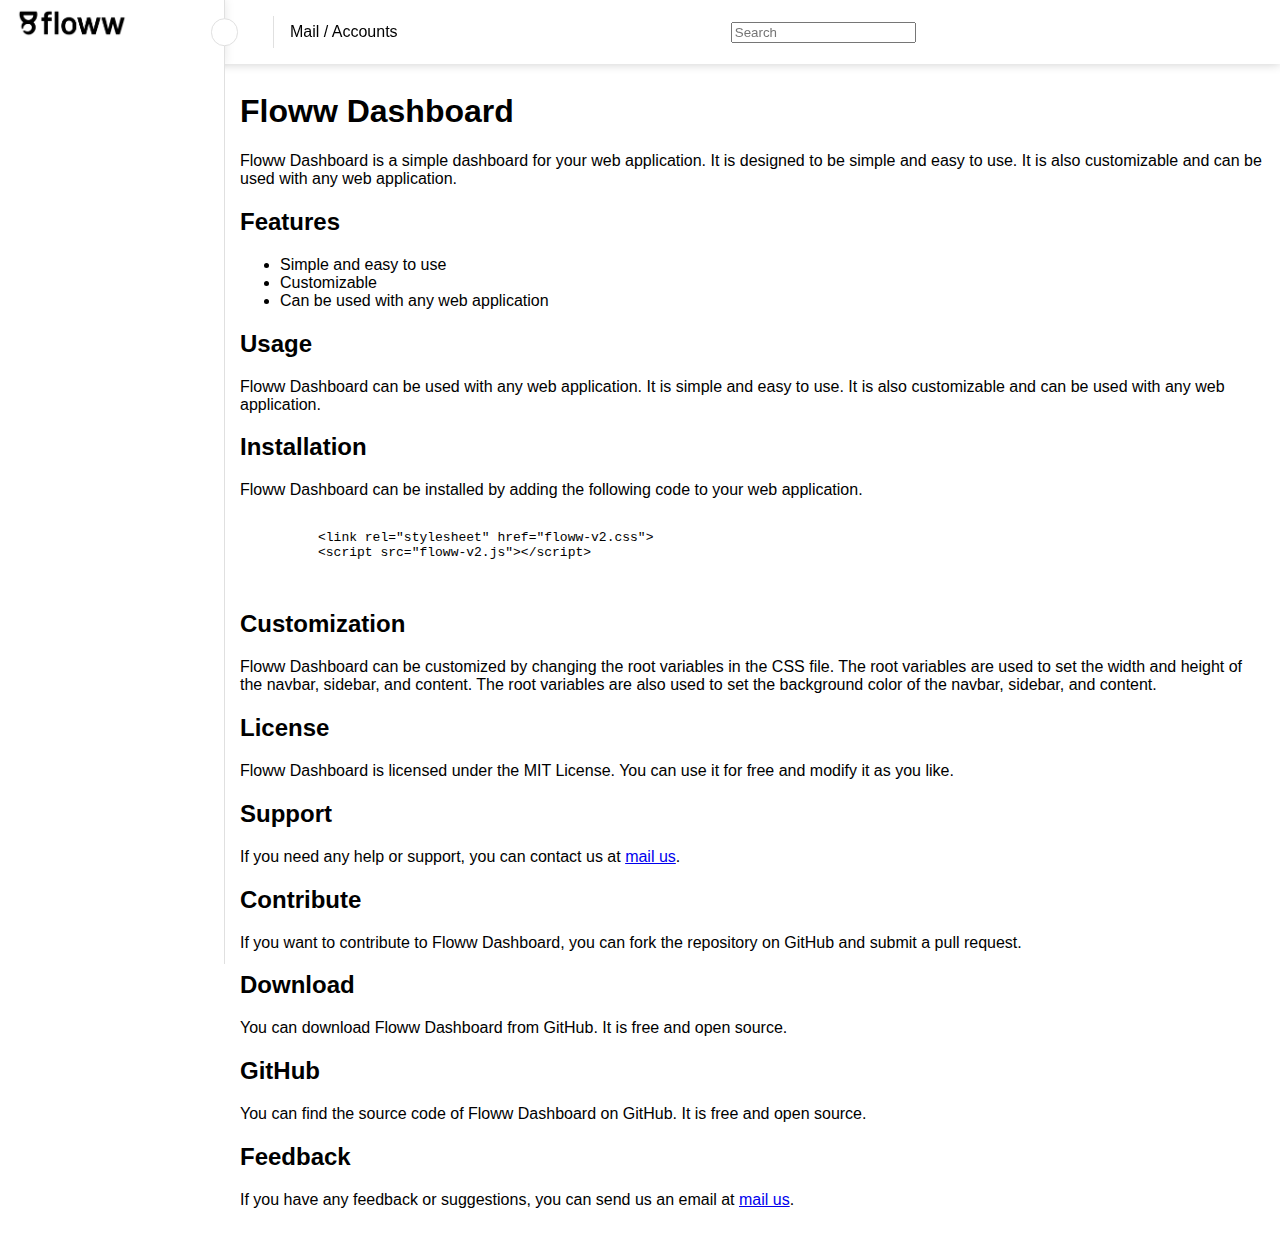
==== index.html @ 17c6351f "Delete unused image and font files" ====
<!DOCTYPE html>
<html lang="en">
  <head>
    <meta charset="UTF-8" />
    <meta name="viewport" content="width=device-width, initial-scale=1.0" />
    <title>Floww Dashboard</title>
    <link
      rel="stylesheet"
      href="https://pro.fontawesome.com/releases/v5.10.0/css/all.css"
      integrity="sha384-AYmEC3Yw5cVb3ZcuHtOA93w35dYTsvhLPVnYs9eStHfGJvOvKxVfELGroGkvsg+p"
      crossorigin="anonymous"
    />
    <style>
      :root {
        --floww-font-family: "Gill Sans", "Gill Sans MT", Calibri,
          "Trebuchet MS", sans-serif;
        --floww-v2-navbar-height: 4rem;
        --floww-v2-sidebar-width: 14rem;
        --floww-v2-navbar-bg: white;
        --floww-v2-sidebar-bg: white;
        --floww-v2-content-bg: green;
        --floww-v2-content-body-bg: white;
        --floww-v2-border-color: #e0e0e0;
      }

      body {
        margin: 0;
        padding: 0;
        font-family: var(--floww-font-family);
      }

      .floww-v2-navbar {
        position: fixed;
        top: 0;
        left: 0;
        width: 100%;
        height: var(--floww-v2-navbar-height);
        background-color: var(--floww-v2-navbar-bg);
        box-shadow: 0 0 10px 0 rgba(0, 0, 0, 0.2);
        display: flex;
        align-items: center;
      }

      .floww-v2-right-nav {
        width: calc(100% - var(--floww-v2-sidebar-width) - 4rem);
        display: flex;
        justify-content: space-between;
        align-items: center;
        margin-left: 2rem;
      }

      .floww-v2-right-nav > div:first-child {
        display: flex;
        justify-content: center;
        align-items: center;
        gap: 1rem;
      }

      .floww-v2-sidebar {
        position: fixed;
        top: var(--floww-v2-navbar-height);
        left: -var(--floww-v2-sidebar-width);
        width: var(--floww-v2-sidebar-width);
        height: 100vh;
        background-color: var(--floww-v2-sidebar-bg);
        border-right: 1px solid var(--floww-v2-border-color);
        display: flex;
        flex-direction: column;
        justify-content: flex-start;
        align-items: center;
        transition: left 0.5s ease-in-out;
      }

      .floww-v2-content {
        margin-left: var(--floww-v2-sidebar-width);
        margin-top: var(--floww-v2-navbar-height);
        background-color: var(--floww-v2-content-bg);
        transition: margin-left 0.5s ease-in-out;
      }

      .floww-v2-container {
        background-color: var(--floww-v2-content-body-bg);
        padding: 0.5rem 1rem;
      }

      .floww-v2-logo-container {
        width: var(--floww-v2-sidebar-width);
        height: var(--floww-v2-navbar-height);
        border-right: solid 1px var(--floww-v2-border-color);
        box-shadow: 0 0 10px 0 rgba(0, 0, 0, 0.1);
        position: relative;
      }

      .floww-v2-logo-container img {
        width: 50%;
        padding: 0.5rem 1rem;
      }

      .floww-v2-toggle-icon {
        width: 1rem;
        height: 1rem;
        position: absolute;
        top: 50%;
        right: -0.9rem;
        transform: translateY(-50%);
        padding: 0.3rem;
        cursor: pointer;
        border: solid 1px var(--floww-v2-border-color);
        border-radius: 50%;
        background-color: var(--floww-v2-navbar-bg);
        display: flex;
        justify-content: center;
        align-items: center;
      }

      .floww-v2-toggle-icon-in {
        animation: rotateIn 0.5s ease-in-out;
      }

      .floww-v2-toggle-icon-out {
        animation: rotateOut 0.5s ease-in-out;
      }

      .floww-v2-vertical-line {
        width: 1px;
        height: 2rem;
        background-color: var(--floww-v2-border-color);
      }

      @keyframes rotateIn {
        from {
          transform: rotate(0deg);
        }
        to {
          transform: rotate(180deg);
        }
      }

      @keyframes rotateOut {
        from {
          transform: rotate(180deg);
        }
        to {
          transform: rotate(0deg);
        }
      }
    </style>
  </head>
  <body>
    <div class="floww-v2-navbar">
      <div class="floww-v2-logo-container">
        <img src="./assets/logo2.png" alt="" />
        <div class="floww-v2-toggle-icon">
          <i class="fas fa-angle-double-right"></i>
        </div>
      </div>
      <div class="floww-v2-right-nav">
        <!-- Right nav content goes here -->
        <div>
          <div>
            <i class="fas fa-chevron-left"></i>
            <i class="fas fa-chevron-right"></i>
          </div>
          <div class="floww-v2-vertical-line"></div>
          <div>
            <p>Mail / Accounts</p>
          </div>
        </div>
        <div>
          <input type="text" placeholder="Search" />
        </div>
        <div>
          <i class="fas fa-bell"></i>
          <i class="fas fa-user"></i>
        </div>
      </div>
    </div>

    <div class="floww-v2-sidebar">
      <!-- Sidebar content goes here -->
    </div>

    <div class="floww-v2-content">
      <div class="floww-v2-container">
        <h1>Floww Dashboard</h1>
        <p>
          Floww Dashboard is a simple dashboard for your web application. It is
          designed to be simple and easy to use. It is also customizable and can
          be used with any web application.
        </p>

        <h2>Features</h2>
        <ul>
          <li>Simple and easy to use</li>
          <li>Customizable</li>
          <li>Can be used with any web application</li>
        </ul>

        <h2>Usage</h2>
        <p>
          Floww Dashboard can be used with any web application. It is simple and
          easy to use. It is also customizable and can be used with any web
          application.
        </p>

        <h2>Installation</h2>
        <p>
          Floww Dashboard can be installed by adding the following code to your
          web application.
        </p>
        <pre>
        <code>
          &lt;link rel="stylesheet" href="floww-v2.css"&gt;
          &lt;script src="floww-v2.js"&gt;&lt;/script&gt;
        </code>
      </pre>

        <h2>Customization</h2>
        <p>
          Floww Dashboard can be customized by changing the root variables in
          the CSS file. The root variables are used to set the width and height
          of the navbar, sidebar, and content. The root variables are also used
          to set the background color of the navbar, sidebar, and content.
        </p>

        <h2>License</h2>
        <p>
          Floww Dashboard is licensed under the MIT License. You can use it for
          free and modify it as you like.
        </p>

        <h2>Support</h2>
        <p>
          If you need any help or support, you can contact us at
          <a href="mailto:">mail us</a>.
        </p>

        <h2>Contribute</h2>
        <p>
          If you want to contribute to Floww Dashboard, you can fork the
          repository on GitHub and submit a pull request.
        </p>

        <h2>Download</h2>
        <p>
          You can download Floww Dashboard from GitHub. It is free and open
          source.
        </p>

        <h2>GitHub</h2>
        <p>
          You can find the source code of Floww Dashboard on GitHub. It is free
          and open source.
        </p>

        <h2>Feedback</h2>
        <p>
          If you have any feedback or suggestions, you can send us an email at
          <a href="mailto:">mail us</a>.
        </p>
      </div>
    </div>
    <script>
      document.addEventListener("DOMContentLoaded", function () {
        const toggleIcon = document.querySelector(".floww-v2-toggle-icon");
        const sidebar = document.querySelector(".floww-v2-sidebar");
        const content = document.querySelector(".floww-v2-content");
        let status = "opened"; // Use let instead of const for variable that will be updated

        toggleIcon.addEventListener("click", function () {
          if (status === "opened") {
            sidebar.style.left = `-${sidebar.offsetWidth}px`;
            content.style.marginLeft = "0";
            status = "closed";
          } else if (status === "closed") {
            sidebar.style.left = "0";
            content.style.marginLeft = `${sidebar.offsetWidth}px`;
            status = "opened";
          }
        });
      });
    </script>
  </body>
</html>
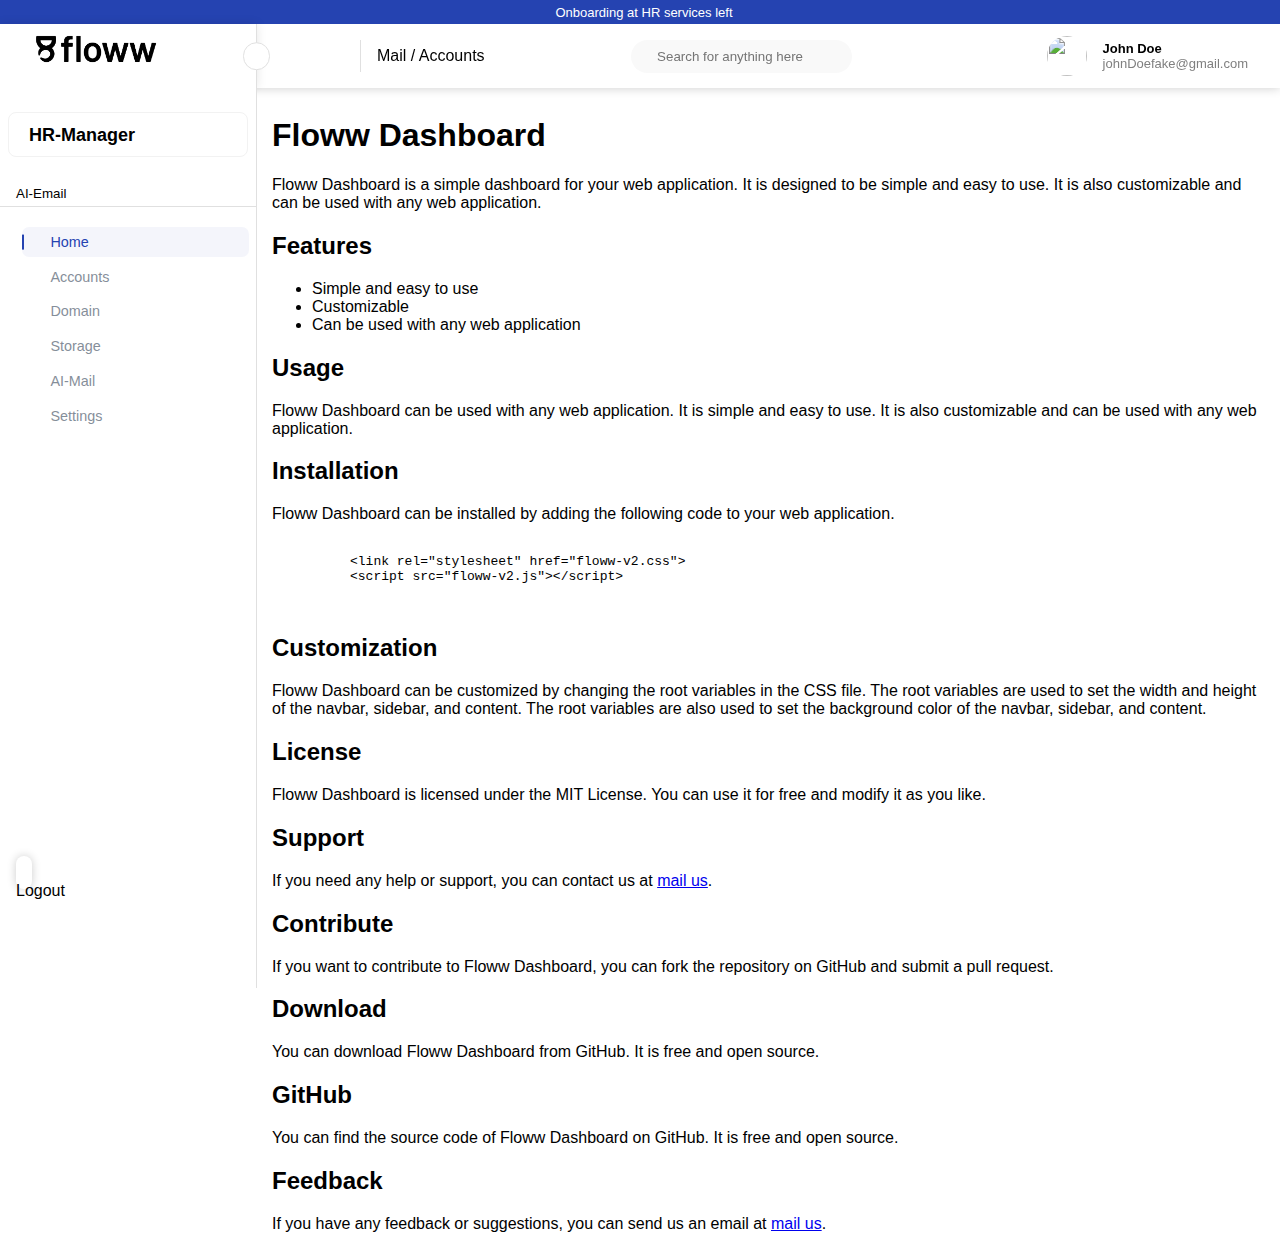
==== commit e906b2a4: "Add animation to rotate profile icon" ====
--- a/index.html
+++ b/index.html
@@ -4,43 +4,81 @@
     <meta charset="UTF-8" />
     <meta name="viewport" content="width=device-width, initial-scale=1.0" />
     <title>Floww Dashboard</title>
-    <link
-      rel="stylesheet"
-      href="https://pro.fontawesome.com/releases/v5.10.0/css/all.css"
-      integrity="sha384-AYmEC3Yw5cVb3ZcuHtOA93w35dYTsvhLPVnYs9eStHfGJvOvKxVfELGroGkvsg+p"
-      crossorigin="anonymous"
-    />
+    <link rel="stylesheet" href="https://pro.fontawesome.com/releases/v5.10.0/css/all.css" integrity="sha384-AYmEC3Yw5cVb3ZcuHtOA93w35dYTsvhLPVnYs9eStHfGJvOvKxVfELGroGkvsg+p" crossorigin="anonymous" />
     <style>
       :root {
-        --floww-font-family: "Gill Sans", "Gill Sans MT", Calibri,
-          "Trebuchet MS", sans-serif;
+        --floww-font-family: poppins, sans-serif;
         --floww-v2-navbar-height: 4rem;
-        --floww-v2-sidebar-width: 14rem;
+        --floww-v2-marquee-height: 1.5rem;
+        --floww-v2-sidebar-width: 16rem;
         --floww-v2-navbar-bg: white;
         --floww-v2-sidebar-bg: white;
         --floww-v2-content-bg: green;
         --floww-v2-content-body-bg: white;
         --floww-v2-border-color: #e0e0e0;
       }
-
       body {
         margin: 0;
         padding: 0;
         font-family: var(--floww-font-family);
       }
-
+      /* modify scrollbar for all browswer */
+      ::-webkit-scrollbar {
+        width: 7px;
+        border-radius: 10px;
+      }
+      ::-webkit-scrollbar-track {
+        background: #f1f1f1;
+      }
+      ::-webkit-scrollbar-thumb {
+        border-radius: 10px;
+        background: #888;
+      }
+      ::-webkit-scrollbar-thumb:hover {
+        background: #555;
+      }
       .floww-v2-navbar {
         position: fixed;
         top: 0;
         left: 0;
         width: 100%;
-        height: var(--floww-v2-navbar-height);
+      }
+      .floww-v2-navbar-marque {
+        width: 100%;
+        height: var(--floww-v2-marquee-height);
+        display: flex;
+        justify-content: center;
+        align-items: center;
+        gap: 0.5rem;
+        background-color: #f9f9f9;
+        background-color: #2543b1;
+        overflow: hidden;
+      }
+      .floww-v2-navbar-marque i {
+        color: #ff8506;
+        font-size: 0.8rem;
+      }
+      .floww-v2-navbar-marque p {
+        margin: 0;
+        padding: 0;
+        font-size: small;
+        height: 1.5rem;
+        color: white;
+        display: flex;
+        justify-content: center;
+        align-items: center;
+      }
+      .floww-v2-navbar-body {
         background-color: var(--floww-v2-navbar-bg);
         box-shadow: 0 0 10px 0 rgba(0, 0, 0, 0.2);
-        display: flex;
-        align-items: center;
-      }
-
+      }
+      .floww-v2-navbar-body-content {
+        height: var(--floww-v2-navbar-height);
+        width: 100%;
+        display: flex;
+        justify-content: space-between;
+        align-items: center;
+      }
       .floww-v2-right-nav {
         width: calc(100% - var(--floww-v2-sidebar-width) - 4rem);
         display: flex;
@@ -48,41 +86,139 @@
         align-items: center;
         margin-left: 2rem;
       }
-
       .floww-v2-right-nav > div:first-child {
         display: flex;
         justify-content: center;
         align-items: center;
         gap: 1rem;
       }
-
+      .floww-v2-right-nav > div:nth-child(1) > div {
+        display: flex;
+        justify-content: center;
+        align-items: center;
+        gap: 1.5rem;
+      }
+      .floww-v2-right-nav > div:last-child {
+        display: flex;
+        justify-content: center;
+        align-items: center;
+        gap: 1rem;
+      }
+      .floww-v2-right-icons {
+        display: flex;
+        justify-content: center;
+        align-items: center;
+        gap: 1.5rem !important;
+        font-size: 1.5rem;
+      }
+      .floww-v2-nav-profile {
+        display: flex;
+        justify-content: center;
+        align-items: center;
+        gap: 1rem;
+        padding-right: 1rem;
+        cursor: pointer;
+      }
+      .floww-v2-nav-profile > div:first-child {
+        width: 2.5rem;
+        height: 2.5rem;
+        border-radius: 50%;
+        overflow: hidden;
+      }
+      .floww-v2-nav-profile > div:first-child img {
+        width: 100%;
+        height: 100%;
+        object-fit: cover;
+      }
+      .floww-v2-nav-profile-name p {
+        margin: 0 !important;
+        padding: 0 !important;
+        font-size: small;
+      }
+      .floww-v2-nav-profile-name p:first-child {
+        font-weight: bold;
+      }
+      .floww-v2-nav-profile-name p:last-child {
+        color: gray;
+      }
+      .floww-v2-nav-profile i {
+        font-size: 1rem !important;
+      }
+      .floww-v2-right-nav-searchbar {
+        display: flex;
+        justify-content: center;
+        align-items: center;
+        gap: 0.5rem;
+        /* border: solid 1px var(--floww-v2-border-color); */
+        border-radius: 50px;
+        padding: 0.5rem;
+        background-color: #f9f9f9;
+        padding: 0.5rem 1rem;
+      }
+      .floww-v2-right-nav-searchbar input {
+        width: 100%;
+        border: none;
+        outline: none;
+        background-color: #f9f9f9;
+      }
+      .floww-v2-right-nav-searchbar i {
+        color: gray;
+      }
       .floww-v2-sidebar {
         position: fixed;
-        top: var(--floww-v2-navbar-height);
-        left: -var(--floww-v2-sidebar-width);
+        top: calc(var(--floww-v2-navbar-height)+var(--floww-v2-marquee-height));
+        left: 0;
         width: var(--floww-v2-sidebar-width);
         height: 100vh;
         background-color: var(--floww-v2-sidebar-bg);
         border-right: 1px solid var(--floww-v2-border-color);
-        display: flex;
-        flex-direction: column;
-        justify-content: flex-start;
-        align-items: center;
         transition: left 0.5s ease-in-out;
+      }
+      .floww-v2-sidebar-body {
+        margin: 1.5rem 0.5rem 0 0.5rem;
+      }
+      .floww-v2-sidebar-dropdown {
+        padding: 0.5rem;
+        display: flex;
+        justify-content: space-between;
+        align-items: center;
+        gap: 1rem;
+        cursor: pointer;
+        border: solid 1px #2543b1;
+        border-radius: 0.5rem;
+      }
+      .floww-v2-sidebar-dropdown img {
+        width: 2.5rem;
+        height: 2rem;
+        border-radius: 0.5rem;
+        object-fit: cover;
+      }
+      .floww-v2-sidebar-dropdown > div {
+        display: flex;
+        justify-content: center;
+        align-items: center;
+        gap: 1rem;
+      }
+      .floww-v2-sidebar-dropdown i {
+        font-size: 1rem;
+      }
+      .floww-v2-sidebar-dropdown p {
+        margin: 0;
+        padding: 0;
+        font-size: large;
+        font-weight: 550;
       }
 
       .floww-v2-content {
         margin-left: var(--floww-v2-sidebar-width);
-        margin-top: var(--floww-v2-navbar-height);
+        margin-top: calc(var(--floww-v2-navbar-height) + var(--floww-v2-marquee-height));
         background-color: var(--floww-v2-content-bg);
         transition: margin-left 0.5s ease-in-out;
       }
-
       .floww-v2-container {
         background-color: var(--floww-v2-content-body-bg);
         padding: 0.5rem 1rem;
       }
-
       .floww-v2-logo-container {
         width: var(--floww-v2-sidebar-width);
         height: var(--floww-v2-navbar-height);
@@ -90,10 +226,9 @@
         box-shadow: 0 0 10px 0 rgba(0, 0, 0, 0.1);
         position: relative;
       }
-
       .floww-v2-logo-container img {
         width: 50%;
-        padding: 0.5rem 1rem;
+        padding: 0.5rem 0 0 2rem;
       }
 
       .floww-v2-toggle-icon {
@@ -112,82 +247,336 @@
         justify-content: center;
         align-items: center;
       }
-
-      .floww-v2-toggle-icon-in {
-        animation: rotateIn 0.5s ease-in-out;
-      }
-
-      .floww-v2-toggle-icon-out {
-        animation: rotateOut 0.5s ease-in-out;
-      }
-
       .floww-v2-vertical-line {
         width: 1px;
         height: 2rem;
         background-color: var(--floww-v2-border-color);
       }
-
-      @keyframes rotateIn {
-        from {
-          transform: rotate(0deg);
-        }
-        to {
-          transform: rotate(180deg);
-        }
-      }
-
-      @keyframes rotateOut {
-        from {
-          transform: rotate(180deg);
-        }
-        to {
-          transform: rotate(0deg);
-        }
+      i {
+        cursor: pointer;
+      }
+      hr {
+        margin: 0.5rem 0;
+        border: none;
+        border-top: 1px solid var(--floww-v2-border-color);
+      }
+      .floww-select-menu {
+        width: calc(var(--floww-v2-sidebar-width) - 1rem);
+        box-sizing: border-box;
+        color: black;
+      }
+      .floww-select-menu .floww-select-btn {
+        display: flex;
+        height: auto;
+        background: #fff;
+        padding: 10px;
+        font-size: 18px;
+        font-weight: 400;
+        border-radius: 8px;
+        align-items: center;
+        cursor: pointer;
+        justify-content: space-between;
+        border: 1px solid #f2f2f2;
+      }
+      .floww-select-btn i {
+        font-size: 20px;
+        transition: 0.5s;
+      }
+      .floww-select-menu.active .floww-select-btn i:nth-child(2) {
+        transform: rotate(-180deg);
+      }
+      .floww-select-menu .floww-select-options {
+        position: absolute;
+        display: none;
+      }
+      .floww-select-menu.active .floww-select-options {
+        /* border: solid blue 1px; */
+        display: block;
+        gap: 0.5rem;
+        width: calc(var(--floww-v2-sidebar-width) - 1rem);
+        padding: 0 !important;
+        margin: 0 !important;
+        background-color: #fff;
+        z-index: 100;
+        border-radius: 0.5rem;
+      }
+      .floww-select-options .floww-select-option {
+        border: solid 1px #f2f2f2;
+        display: flex;
+        height: auto;
+        cursor: pointer;
+        padding: 0.5rem;
+        margin: 0.5rem 0;
+        border-radius: 0.5rem;
+        align-items: center;
+        background: #fff;
+      }
+      .floww-select-options .floww-select-option:hover {
+        background: #f2f2f2;
+      }
+      .floww-select-option i {
+        font-size: 20px;
+        margin-right: 12px;
+      }
+      .floww-select-option .floww-option-text {
+        font-size: 18px;
+        color: #333;
+      }
+      .floww-sBtn-text {
+        font-weight: bold;
+        padding: 0px 10px;
+      }
+      .floww-v2-sidebar-heading {
+        margin: 0 !important;
+        padding: 0 !important;
+        border-bottom: solid 1px #e0e0e0;
+        display: flex;
+        align-items: center;
+        justify-content: space-between;
+        margin-top: 1.5rem !important;
+      }
+      .floww-v2-sidebar-heading p {
+        margin: 0.3rem 1rem;
+        font-size: smaller;
+        font-weight: 530;
+      }
+      .floww-v2-sidebar-heading i {
+        color: #555;
+        font-size: x-small;
+        margin-right: 1rem;
+      }
+      .floww-v2-sidebar-nav-items {
+        height: calc(100vh - var(--floww-v2-navbar-height) - var(--floww-v2-marquee-height) - 20vh);
+        list-style: none;
+        padding: 0;
+        margin: 0;
+        padding-top: 1rem;
+        /* overflow: scroll; */
+      }
+      .floww-v2-sidebar-nav-items li {
+        position: relative;
+        display: flex;
+        align-items: center;
+        gap: 1rem;
+        padding: 0.5rem 1rem;
+        cursor: pointer;
+        color: #344457;
+        opacity: 0.6;
+        /* border: solid; */
+        margin: 0.3rem 0.5rem 0 1.5rem;
+        zoom: 0.9;
+      }
+      .floww-v2-sidebar-nav-items li:hover {
+        /* background-color: #f2f2f2;
+        opacity: 1; */
+        color: #2543b1;
+        background-color: rgb(37, 67, 177, 0.05);
+        border-radius: 0.5rem;
+        opacity: 1;
+      }
+      .floww-v2-sidebar-nav-items li.active {
+        color: #2543b1;
+        background-color: rgb(37, 67, 177, 0.05);
+        border-radius: 0.5rem;
+        opacity: 1;
+      }
+      .side-blue-border {
+        position: absolute;
+        left: 0;
+        top: 0;
+        width: 0.15rem;
+        height: 50%;
+        background-color: #2543b1;
+        /* make it vertically allign */
+        transform: translateY(50%);
+      }
+      .floww-v2-sidebar-footer {
+        position: absolute;
+        bottom: calc(var(--floww-v2-navbar-height) + var(--floww-v2-marquee-height));
+        left: 0;
+        width: var(--floww-v2-sidebar-width);
+        background-color: var(--floww-v2-sidebar-bg);
+      }
+      .floww-v2-sidebar-footer i {
+        font-size: 1rem;
+        margin: 0 0 1rem 1rem;
+      }
+      .floww-v2-sidebar-footer span {
+        font-size: 1rem;
+        cursor: pointer;
+      }
+      .floww-v2-sidebar-footer div:first-child > i {
+        box-shadow: 0 0 10px 0 rgba(0, 0, 0, 0.2);
+        padding: 0.5rem;
+        border-radius: 0.5rem;
+      }
+      .floww-v2-nav-profile-popup {
+        position: absolute;
+        width: 13rem;
+        height: auto;
+        border: solid 1px #f2f2f2;
+        border-radius: 0.5rem;
+        top: 0;
+        right: 0;
+        margin-top: calc(var(--floww-v2-navbar-height) + var(--floww-v2-marquee-height) + 0.5rem);
+        background-color: white;
+        margin-right: 1rem;
+        display: none;
+        z-index: 100;
+        padding: 1rem;
+      }
+      .floww-v2-nav-profile-popup p {
+        margin: 0.5rem 1rem;
+        font-size: 1rem;
+        cursor: pointer;
+      }
+      .floww-v2-nav-profile-popup p:hover {
+        background-color: #f2f2f2;
       }
     </style>
   </head>
   <body>
     <div class="floww-v2-navbar">
-      <div class="floww-v2-logo-container">
-        <img src="./assets/logo2.png" alt="" />
-        <div class="floww-v2-toggle-icon">
-          <i class="fas fa-angle-double-right"></i>
+      <div class="floww-v2-navbar-body">
+        <div class="floww-v2-navbar-marque">
+          <i class="fas fa-exclamation-triangle"></i>
+          <p>Onboarding at HR services left</p>
         </div>
-      </div>
-      <div class="floww-v2-right-nav">
-        <!-- Right nav content goes here -->
-        <div>
-          <div>
-            <i class="fas fa-chevron-left"></i>
-            <i class="fas fa-chevron-right"></i>
+        <div class="floww-v2-navbar-body-content">
+          <div class="floww-v2-logo-container">
+            <img src="./assets/logo2.png" alt="" />
+            <div class="floww-v2-toggle-icon">
+              <i class="fas fa-angle-double-left floww-v2-icon"></i>
+            </div>
           </div>
-          <div class="floww-v2-vertical-line"></div>
-          <div>
-            <p>Mail / Accounts</p>
+          <div class="floww-v2-right-nav">
+            <!-- Right nav content goes here -->
+            <div>
+              <div>
+                <i class="fas fa-chevron-left"></i>
+                <i class="fas fa-chevron-right"></i>
+              </div>
+              <div class="floww-v2-vertical-line"></div>
+              <div>
+                <p>Mail / Accounts</p>
+              </div>
+            </div>
+            <div>
+              <div class="floww-v2-right-nav-searchbar">
+                <i class="fas fa-search"></i>
+                <input type="text" placeholder="Search for anything here" />
+              </div>
+            </div>
+            <div class="floww-v2-right-icons">
+              <div>
+                <i onclick="hideMarquee()" class="fas fa-cog"></i>
+              </div>
+              <div>
+                <i class="fas fa-bell"></i>
+              </div>
+              <div class="floww-v2-nav-profile">
+                <div>
+                  <img src="https://t4.ftcdn.net/jpg/03/64/21/11/360_F_364211147_1qgLVxv1Tcq0Ohz3FawUfrtONzz8nq3e.jpg" alt="" />
+                </div>
+                <div class="floww-v2-nav-profile-name">
+                  <p>John Doe</p>
+                  <p>johnDoefake@gmail.com</p>
+                </div>
+                <div>
+                  <i class="fas fa-chevron-down"></i>
+                </div>
+              </div>
+              <div class="floww-v2-nav-profile-popup">
+                <p>Profile</p>
+                <p>Settings</p>
+                <p>Logout</p>
+              </div>
+            </div>
           </div>
-        </div>
-        <div>
-          <input type="text" placeholder="Search" />
-        </div>
-        <div>
-          <i class="fas fa-bell"></i>
-          <i class="fas fa-user"></i>
         </div>
       </div>
     </div>
 
     <div class="floww-v2-sidebar">
       <!-- Sidebar content goes here -->
+      <div class="floww-v2-sidebar-selectbtn floww-v2-sidebar-body">
+        <div class="floww-select-menu">
+          <div class="floww-select-btn">
+            <div>
+              <i class="fas fa-user" style="color: #0e76a8"></i>
+              <span class="floww-sBtn-text">HR-Manager</span>
+            </div>
+            <i class="fas fa-sort-down" style="color: #0e76a8"></i>
+          </div>
+          <ul class="floww-select-options">
+            <li class="floww-select-option">
+              <i class="fas fa-envelope" style="color: #4267b2"></i>
+              <span class="floww-option-text">Mail</span>
+            </li>
+            <li class="floww-select-option">
+              <i class="fas fa-user" style="color: #4267b2"></i>
+              <span class="floww-option-text">Accounts</span>
+            </li>
+            <li class="floww-select-option">
+              <i class="fas fa-cog" style="color: #4267b2"></i>
+              <span class="floww-option-text">Settings</span>
+            </li>
+          </ul>
+        </div>
+      </div>
+      <div class="floww-v2-sidebar-heading">
+        <p>AI-Email</p>
+        <i class="fas fa-chevron-down"></i>
+      </div>
+      <ul class="floww-v2-sidebar-nav-items">
+        <!-- Home -->
+        <li class="active">
+          <div class="side-blue-border"></div>
+          <i class="fas fa-home"></i>
+          <span>Home</span>
+        </li>
+        <!-- Accounts -->
+        <li>
+          <i class="fas fa-users"></i>
+          <span>Accounts</span>
+        </li>
+        <!-- Domain -->
+        <li>
+          <i class="fas fa-home"></i>
+          <span>Domain</span>
+        </li>
+        <!-- storage -->
+        <li>
+          <i class="fas fa-home"></i>
+          <span>Storage</span>
+        </li>
+        <!-- Ai mail -->
+        <li>
+          <i class="fas fa-home"></i>
+          <span>AI-Mail</span>
+        </li>
+        <!-- settings-->
+        <li>
+          <i class="fas fa-cog"></i>
+          <span>Settings</span>
+        </li>
+      </ul>
+      <!-- sidebar footer -->
+      <div class="floww-v2-sidebar-footer">
+        <div>
+          <i class="fas fa-eye-dropper"></i>
+        </div>
+        <div>
+          <i class="fas fa-sign-out-alt"></i>
+          <span>Logout</span>
+        </div>
+      </div>
     </div>
 
     <div class="floww-v2-content">
       <div class="floww-v2-container">
         <h1>Floww Dashboard</h1>
-        <p>
-          Floww Dashboard is a simple dashboard for your web application. It is
-          designed to be simple and easy to use. It is also customizable and can
-          be used with any web application.
-        </p>
+        <p>Floww Dashboard is a simple dashboard for your web application. It is designed to be simple and easy to use. It is also customizable and can be used with any web application.</p>
 
         <h2>Features</h2>
         <ul>
@@ -197,17 +586,10 @@
         </ul>
 
         <h2>Usage</h2>
-        <p>
-          Floww Dashboard can be used with any web application. It is simple and
-          easy to use. It is also customizable and can be used with any web
-          application.
-        </p>
+        <p>Floww Dashboard can be used with any web application. It is simple and easy to use. It is also customizable and can be used with any web application.</p>
 
         <h2>Installation</h2>
-        <p>
-          Floww Dashboard can be installed by adding the following code to your
-          web application.
-        </p>
+        <p>Floww Dashboard can be installed by adding the following code to your web application.</p>
         <pre>
         <code>
           &lt;link rel="stylesheet" href="floww-v2.css"&gt;
@@ -216,18 +598,10 @@
       </pre>
 
         <h2>Customization</h2>
-        <p>
-          Floww Dashboard can be customized by changing the root variables in
-          the CSS file. The root variables are used to set the width and height
-          of the navbar, sidebar, and content. The root variables are also used
-          to set the background color of the navbar, sidebar, and content.
-        </p>
+        <p>Floww Dashboard can be customized by changing the root variables in the CSS file. The root variables are used to set the width and height of the navbar, sidebar, and content. The root variables are also used to set the background color of the navbar, sidebar, and content.</p>
 
         <h2>License</h2>
-        <p>
-          Floww Dashboard is licensed under the MIT License. You can use it for
-          free and modify it as you like.
-        </p>
+        <p>Floww Dashboard is licensed under the MIT License. You can use it for free and modify it as you like.</p>
 
         <h2>Support</h2>
         <p>
@@ -236,22 +610,13 @@
         </p>
 
         <h2>Contribute</h2>
-        <p>
-          If you want to contribute to Floww Dashboard, you can fork the
-          repository on GitHub and submit a pull request.
-        </p>
+        <p>If you want to contribute to Floww Dashboard, you can fork the repository on GitHub and submit a pull request.</p>
 
         <h2>Download</h2>
-        <p>
-          You can download Floww Dashboard from GitHub. It is free and open
-          source.
-        </p>
+        <p>You can download Floww Dashboard from GitHub. It is free and open source.</p>
 
         <h2>GitHub</h2>
-        <p>
-          You can find the source code of Floww Dashboard on GitHub. It is free
-          and open source.
-        </p>
+        <p>You can find the source code of Floww Dashboard on GitHub. It is free and open source.</p>
 
         <h2>Feedback</h2>
         <p>
@@ -262,22 +627,65 @@
     </div>
     <script>
       document.addEventListener("DOMContentLoaded", function () {
-        const toggleIcon = document.querySelector(".floww-v2-toggle-icon");
+        const toggleIconDiv = document.querySelector(".floww-v2-toggle-icon");
+        const toggleIconIcon = document.querySelector(".floww-v2-icon");
         const sidebar = document.querySelector(".floww-v2-sidebar");
         const content = document.querySelector(".floww-v2-content");
-        let status = "opened"; // Use let instead of const for variable that will be updated
-
-        toggleIcon.addEventListener("click", function () {
+        let status = "opened";
+
+        toggleIconDiv.addEventListener("click", function () {
           if (status === "opened") {
             sidebar.style.left = `-${sidebar.offsetWidth}px`;
             content.style.marginLeft = "0";
             status = "closed";
+            // rotate the icon by 180 degrees with animation
+            toggleIconIcon.style.transition = "transform 0.5s ease-in-out";
+            toggleIconIcon.style.transform = "rotate(180deg)";
           } else if (status === "closed") {
             sidebar.style.left = "0";
             content.style.marginLeft = `${sidebar.offsetWidth}px`;
             status = "opened";
+            // rotate the icon by 180 degrees with animation
+            toggleIconIcon.style.transition = "transform 0.5s ease-in-out";
+            toggleIconIcon.style.transform = "rotate(0deg)";
           }
         });
+      });
+
+      // hide marquue by making root variable --floww-v2-marquee-height: 0;
+      function hideMarquee() {
+        const root = document.documentElement;
+        if (root.style.getPropertyValue("--floww-v2-marquee-height") === "0rem") root.style.setProperty("--floww-v2-marquee-height", "1.5rem");
+        else {
+          root.style.setProperty("--floww-v2-marquee-height", "0rem");
+        }
+      }
+
+      const optionMenu = document.querySelector(".floww-select-menu"),
+        selectBtn = optionMenu.querySelector(".floww-select-btn"),
+        options = optionMenu.querySelectorAll(".floww-select-option"),
+        sBtn_text = optionMenu.querySelector(".floww-sBtn-text");
+
+      // Toggle dropdown menu on select button click
+      selectBtn.addEventListener("click", () => optionMenu.classList.toggle("active"));
+
+      // Close dropdown menu when clicking outside
+      document.addEventListener("click", (event) => {
+        const target = event.target;
+        if (!optionMenu.contains(target) && target !== selectBtn) {
+          optionMenu.classList.remove("active");
+        }
+      });
+
+      // Open popup onclick of nav profile
+      const navProfile = document.querySelector(".floww-v2-nav-profile");
+      const navProfilePopup = document.querySelector(".floww-v2-nav-profile-popup");
+      navProfile.addEventListener("click", () => {
+        navProfilePopup.style.display = navProfilePopup.style.display === "block" ? "none" : "block";
+        // rotate the icon by 180 degrees with animation
+        navProfile.querySelector("i").style.transition = "transform 0.5s ease-in-out";
+        navProfile.querySelector("i").style.transform = navProfilePopup.style.display === "block" ? "rotate(180deg)" : "rotate(0deg)";
+        
       });
     </script>
   </body>
